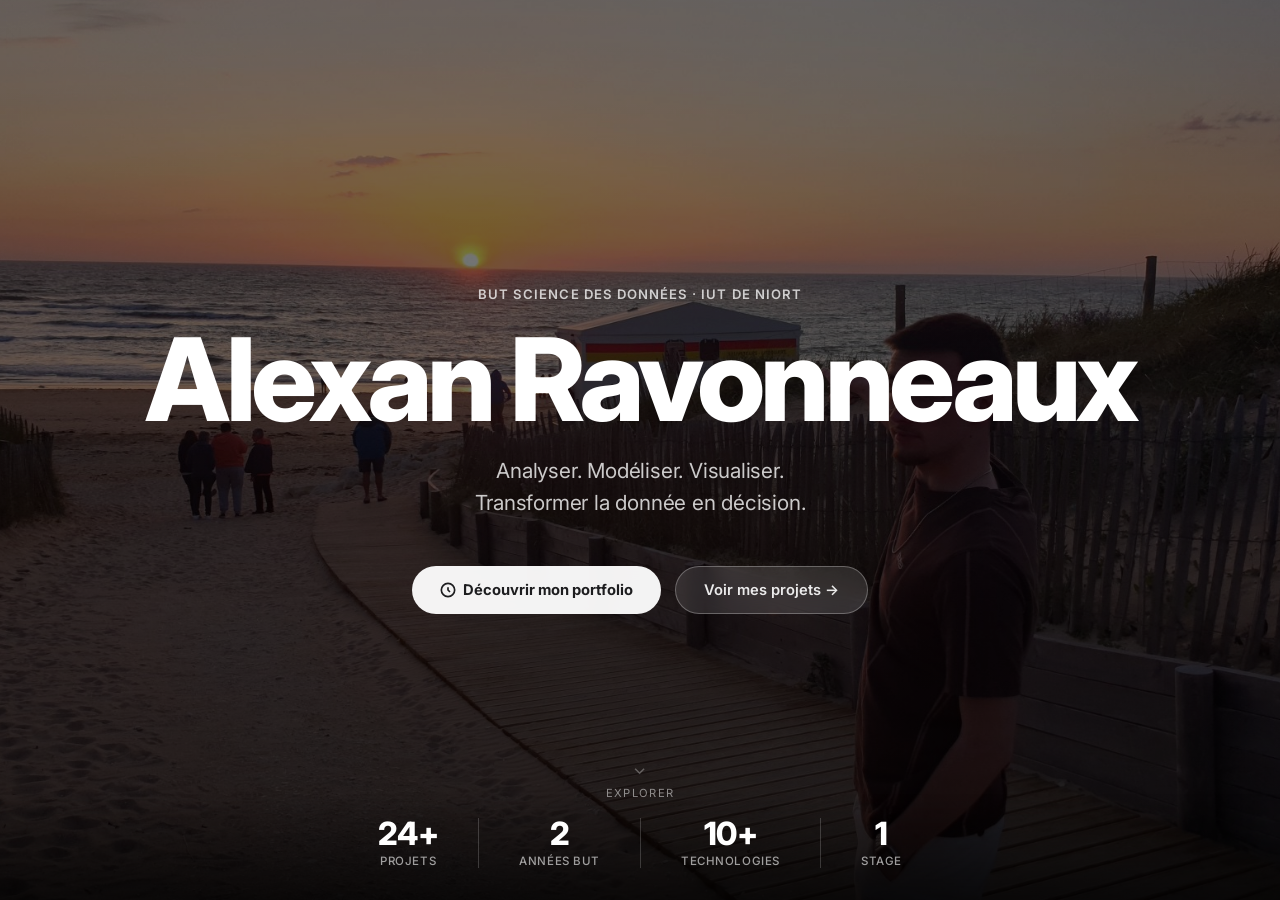
==== index.html @ 06da3aa4 "Update portfolio with personality and new projects" ====
﻿<!DOCTYPE html>
<html lang="fr">
<head>
  <meta charset="UTF-8">
  <title>Alexan Ravonneaux — Data Scientist</title>
  <meta name="viewport" content="width=device-width, initial-scale=1.0">
  <meta name="description" content="Portfolio d'Alexan Ravonneaux, étudiant en BUT Science des Données à l'IUT de Niort.">
  <link rel="preconnect" href="https://fonts.googleapis.com">
  <link rel="preconnect" href="https://fonts.gstatic.com" crossorigin>
  <link href="https://fonts.googleapis.com/css2?family=Inter:wght@300;400;500;600;700;800;900&display=swap" rel="stylesheet">
  <link rel="icon" href="img/favicon.ico" type="image/x-icon">
  <style>
    *, *::before, *::after { box-sizing: border-box; margin: 0; padding: 0; }
    html, body {
      height: 100%;
      font-family: 'Inter', -apple-system, BlinkMacSystemFont, 'Helvetica Neue', sans-serif;
      -webkit-font-smoothing: antialiased;
      overflow: hidden;
      background: #000;
    }

    /* ── Background image ── */
    .hero-bg {
      position: fixed;
      inset: 0;
      background-image: url('img/oleron.JPG');
      background-size: cover;
      background-position: center 30%;
      filter: brightness(0.55);
      transform: scale(1.04);
      animation: bgDrift 25s ease-in-out infinite alternate;
    }
    @keyframes bgDrift {
      from { transform: scale(1.04) translate(0, 0); }
      to   { transform: scale(1.08) translate(-1%, 1%); }
    }

    /* ── Gradient overlay — Apple keynote style ── */
    .hero-overlay {
      position: fixed;
      inset: 0;
      background: linear-gradient(
        180deg,
        rgba(0,0,0,0.10) 0%,
        rgba(0,0,0,0.20) 40%,
        rgba(0,0,0,0.65) 100%
      );
    }

    /* ── Contenu centré ── */
    .hero-content {
      position: fixed;
      inset: 0;
      display: flex;
      flex-direction: column;
      align-items: center;
      justify-content: center;
      text-align: center;
      color: #fff;
      padding: 0 24px;
      animation: heroFadeIn 1.2s cubic-bezier(0.4, 0, 0.2, 1) both;
    }
    @keyframes heroFadeIn {
      from { opacity: 0; transform: translateY(24px); }
      to   { opacity: 1; transform: translateY(0); }
    }

    .hero-eyebrow {
      font-size: 0.82em;
      font-weight: 600;
      letter-spacing: 0.08em;
      color: rgba(255,255,255,0.75);
      margin-bottom: 20px;
      text-transform: uppercase;
    }

    .hero-name {
      font-size: clamp(3.5em, 9vw, 7.5em);
      font-weight: 800;
      letter-spacing: -0.04em;
      line-height: 1.0;
      margin-bottom: 18px;
    }

    .hero-tagline {
      font-size: clamp(1em, 2.5vw, 1.3em);
      font-weight: 400;
      color: rgba(255,255,255,0.78);
      letter-spacing: -0.01em;
      margin-bottom: 48px;
      line-height: 1.5;
    }

    .hero-btns {
      display: flex;
      gap: 14px;
      flex-wrap: wrap;
      justify-content: center;
    }

    .btn-hero-primary {
      display: inline-flex;
      align-items: center;
      gap: 7px;
      background: rgba(255,255,255,0.95);
      color: #1d1d1f;
      text-decoration: none;
      border-radius: 100px;
      padding: 14px 28px;
      font-size: 0.92em;
      font-weight: 700;
      font-family: inherit;
      transition: all 0.3s ease;
      backdrop-filter: blur(10px);
    }
    .btn-hero-primary:hover {
      background: #fff;
      transform: scale(1.03);
    }

    .btn-hero-ghost {
      display: inline-flex;
      align-items: center;
      gap: 7px;
      background: rgba(255,255,255,0.12);
      color: rgba(255,255,255,0.9);
      text-decoration: none;
      border-radius: 100px;
      padding: 14px 28px;
      font-size: 0.92em;
      font-weight: 600;
      font-family: inherit;
      border: 1px solid rgba(255,255,255,0.28);
      transition: all 0.3s ease;
      backdrop-filter: blur(10px);
    }
    .btn-hero-ghost:hover {
      background: rgba(255,255,255,0.2);
      transform: scale(1.03);
    }

    /* ── Stats bar (bas de page) ── */
    .hero-stats {
      position: fixed;
      bottom: 0;
      left: 0;
      right: 0;
      display: flex;
      justify-content: center;
      gap: 0;
      padding: 24px 40px 32px;
      background: linear-gradient(to top, rgba(0,0,0,0.6), transparent);
      animation: heroFadeIn 1.4s cubic-bezier(0.4, 0, 0.2, 1) 0.2s both;
    }

    .stat-item {
      text-align: center;
      color: white;
      padding: 0 40px;
    }

    .stat-item + .stat-item {
      border-left: 1px solid rgba(255,255,255,0.18);
    }

    .stat-num {
      font-size: 2em;
      font-weight: 800;
      letter-spacing: -0.03em;
      line-height: 1;
    }

    .stat-label {
      font-size: 0.72em;
      color: rgba(255,255,255,0.6);
      font-weight: 500;
      margin-top: 4px;
      text-transform: uppercase;
      letter-spacing: 0.05em;
    }

    /* ── Scroll cue ── */
    .scroll-cue {
      position: fixed;
      bottom: 100px;
      left: 50%;
      transform: translateX(-50%);
      display: flex;
      flex-direction: column;
      align-items: center;
      gap: 6px;
      color: rgba(255,255,255,0.5);
      font-size: 0.7em;
      letter-spacing: 0.12em;
      text-transform: uppercase;
      animation: cueFloat 2.5s ease-in-out infinite;
    }
    @keyframes cueFloat {
      0%, 100% { transform: translateX(-50%) translateY(0); opacity: 0.5; }
      50%       { transform: translateX(-50%) translateY(6px); opacity: 0.8; }
    }
    .scroll-cue svg { opacity: 0.6; }

    @media (max-width: 600px) {
      .stat-item { padding: 0 20px; }
      .stat-num  { font-size: 1.5em; }
      .hero-stats { padding: 20px 16px 28px; }
    }
  </style>
</head>
<body>
  <div class="hero-bg"></div>
  <div class="hero-overlay"></div>

  <div class="hero-content">
    <div class="hero-eyebrow">BUT Science des Données · IUT de Niort</div>
    <div class="hero-name">Alexan Ravonneaux</div>
    <div class="hero-tagline">
      Analyser. Modéliser. Visualiser.<br>
      Transformer la donnée en décision.
    </div>
    <div class="hero-btns">
      <a href="portfolio.html" class="btn-hero-primary">
        <svg width="16" height="16" viewBox="0 0 24 24" fill="none" stroke="currentColor" stroke-width="2.5"><circle cx="12" cy="12" r="10"/><path d="M12 8v4l3 3"/></svg>
        Découvrir mon portfolio
      </a>
      <a href="projets.html" class="btn-hero-ghost">
        Voir mes projets →
      </a>
    </div>
  </div>

  <div class="scroll-cue">
    <svg width="18" height="18" viewBox="0 0 24 24" fill="none" stroke="currentColor" stroke-width="2"><polyline points="6 9 12 15 18 9"/></svg>
    Explorer
  </div>

  <div class="hero-stats">
    <div class="stat-item">
      <div class="stat-num">24+</div>
      <div class="stat-label">Projets</div>
    </div>
    <div class="stat-item">
      <div class="stat-num">2</div>
      <div class="stat-label">Années BUT</div>
    </div>
    <div class="stat-item">
      <div class="stat-num">10+</div><div class="stat-label">Technologies</div>
    </div>
    <div class="stat-item">
      <div class="stat-num">1</div>
      <div class="stat-label">Stage</div>
    </div>
  </div>
</body>
</html>
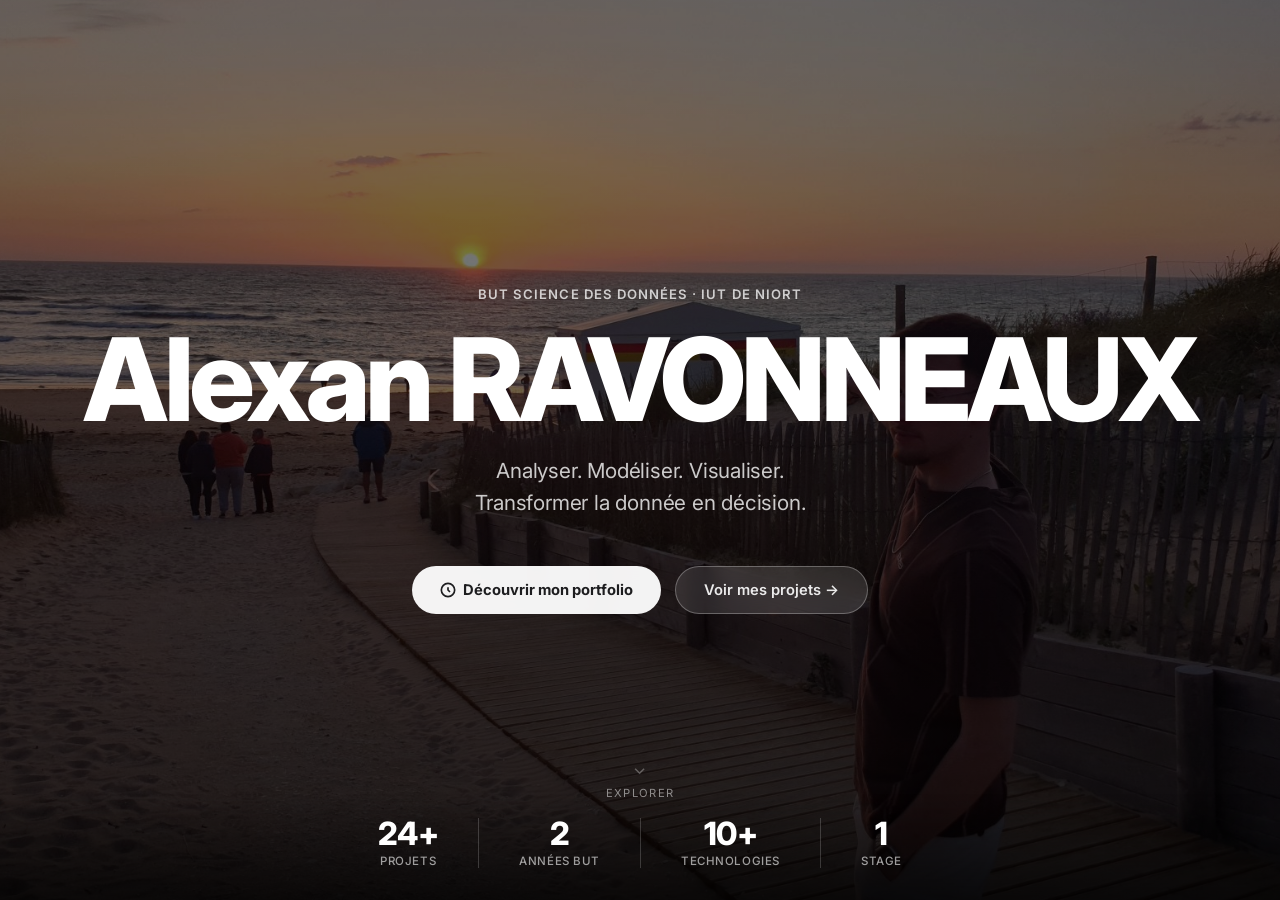
==== commit 09dd2149: "Update name to RAVONNEAUX, update intro text, and new CV" ====
--- a/index.html
+++ b/index.html
@@ -2,9 +2,9 @@
 <html lang="fr">
 <head>
   <meta charset="UTF-8">
-  <title>Alexan Ravonneaux — Data Scientist</title>
+  <title>Alexan RAVONNEAUX — Data Scientist</title>
   <meta name="viewport" content="width=device-width, initial-scale=1.0">
-  <meta name="description" content="Portfolio d'Alexan Ravonneaux, étudiant en BUT Science des Données à l'IUT de Niort.">
+  <meta name="description" content="Portfolio d'Alexan RAVONNEAUX, étudiant en BUT Science des Données à l'IUT de Niort.">
   <link rel="preconnect" href="https://fonts.googleapis.com">
   <link rel="preconnect" href="https://fonts.gstatic.com" crossorigin>
   <link href="https://fonts.googleapis.com/css2?family=Inter:wght@300;400;500;600;700;800;900&display=swap" rel="stylesheet">
@@ -214,7 +214,7 @@
 
   <div class="hero-content">
     <div class="hero-eyebrow">BUT Science des Données · IUT de Niort</div>
-    <div class="hero-name">Alexan Ravonneaux</div>
+    <div class="hero-name">Alexan RAVONNEAUX</div>
     <div class="hero-tagline">
       Analyser. Modéliser. Visualiser.<br>
       Transformer la donnée en décision.
@@ -255,3 +255,4 @@
 </body>
 </html>
 
+
